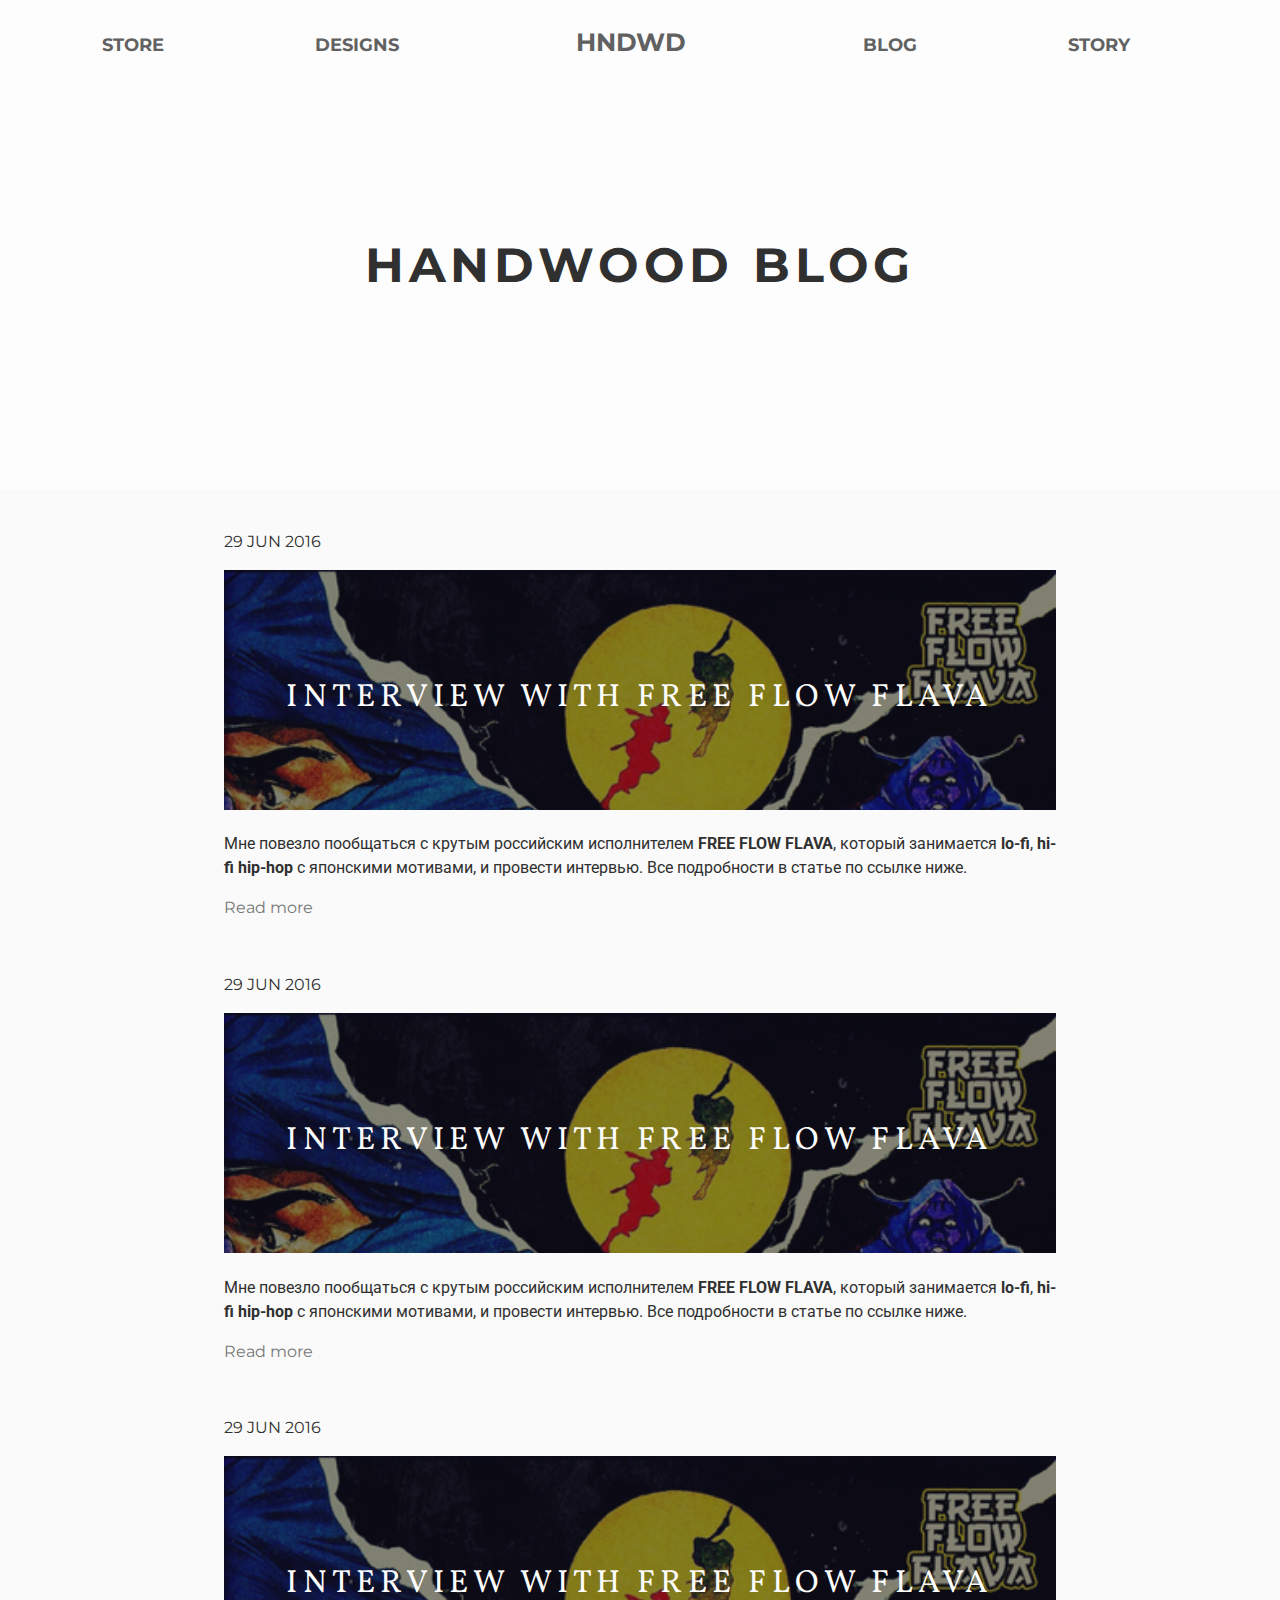
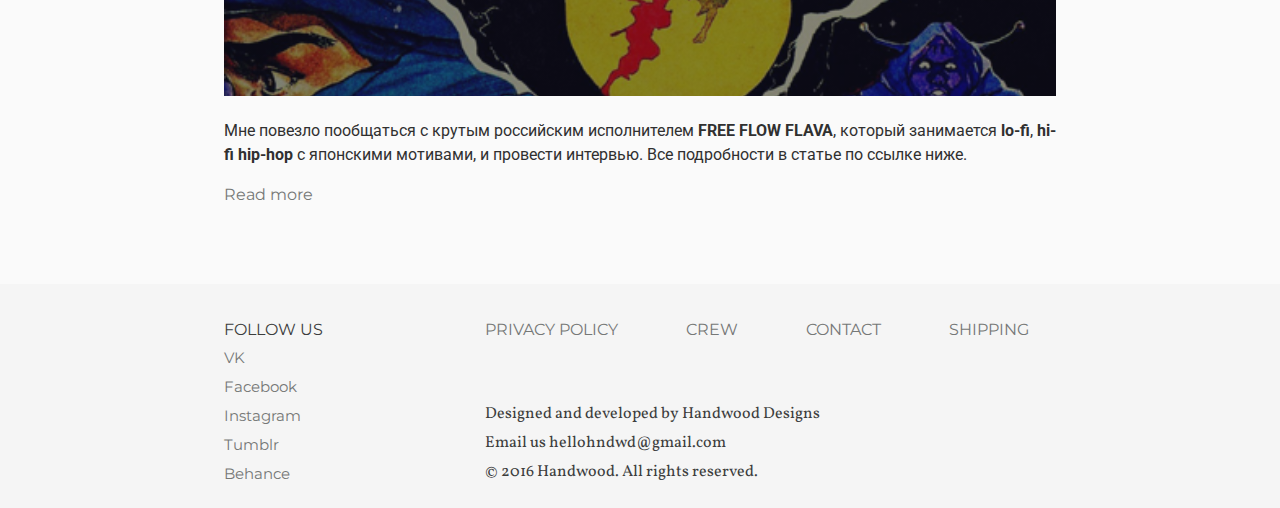
==== blog.html @ 5a475c3f "new blog page plus some minor sass changes" ====
<!DOCTYPE html>
<html lang="en">
<head>
    <meta charset="UTF-8">
    <meta name="viewport" content="width=device-width, initial-scale=1.0">
    <link rel="stylesheet" href="http://netdna.bootstrapcdn.com/font-awesome/4.0.3/css/font-awesome.css">
    <link href='https://fonts.googleapis.com/css?family=Montserrat:400,700' rel='stylesheet' type='text/css'>
    <link href="https://fonts.googleapis.com/css?family=Vollkorn:400,700" rel="stylesheet" type='text/css'>
    <link href="https://fonts.googleapis.com/css?family=Roboto:400,700,900" rel="stylesheet">
    <link rel="stylesheet" type="text/css" href="stylesheets/default.css">
    <link rel="stylesheet" type="text/css" href="stylesheets/stylesheet.css">
    <title>Blog</title>
</head>
<body>
    <header>
       <ul class="hmenu">
           <li><a href="#">STORE</a></li>
            <li><a href="#">DESIGNS</a></li>
            <li id="logo"><a href="index.html">HNDWD</a></li>
            <li><a href="blog.html">BLOG</a></li>
            <li><a href="#">STORY</a></li>
        </ul>
        <h1>HANDWOOD BLOG</h1>
    </header>
    <main>
        <article>
            <p class="postdate">29 Jun 2016</p>
            <a href="#"><div class="postpicblock" id="newsflava">INTERVIEW WITH FREE FLOW FLAVA</div></a>
            <p class="posttext">Мне повезло пообщаться с крутым российским исполнителем <strong>FREE FLOW FLAVA</strong>, 
                который занимается <strong>lo-fi</strong>, <strong>hi-fi hip-hop</strong> с японскими мотивами, и провести интервью. 
            Все подробности в статье по ссылке ниже.</p>
            <p class="postbutton"><a href="#">Read more</a></p>
        </article>
        <article>
            <p class="postdate">29 Jun 2016</p>
            <a href="#"><div class="postpicblock" id="newsflava">INTERVIEW WITH FREE FLOW FLAVA</div></a>
            <p class="posttext">Мне повезло пообщаться с крутым российским исполнителем <strong>FREE FLOW FLAVA</strong>, 
                который занимается <strong>lo-fi</strong>, <strong>hi-fi hip-hop</strong> с японскими мотивами, и провести интервью. 
            Все подробности в статье по ссылке ниже.</p>
            <p class="postbutton"><a href="#">Read more</a></p>
        </article>
        <article>
            <p class="postdate">29 Jun 2016</p>
            <a href="#"><div class="postpicblock" id="newsflava">INTERVIEW WITH FREE FLOW FLAVA</div></a>
            <p class="posttext">Мне повезло пообщаться с крутым российским исполнителем <strong>FREE FLOW FLAVA</strong>, 
                который занимается <strong>lo-fi</strong>, <strong>hi-fi hip-hop</strong> с японскими мотивами, и провести интервью. 
            Все подробности в статье по ссылке ниже.</p>
            <p class="postbutton"><a href="#">Read more</a></p>
        </article>
        <section class="bottomspace">   </section>
    </main>
    <footer>
        <div class="follow">
            <h4>
                FOLLOW US
            </h4>
            <ul>
                <li><a href="#">VK</a></li>
                <li><a href="#">Facebook</a></li>
                <li><a href="#">Instagram</a></li>
                <li><a href="#">Tumblr</a></li>
                <li><a href="#">Behance</a></li>
            </ul>
        </div>
        <div class="fmenu">
            <ul>
                <li><a href="#">PRIVACY POLICY</a></li>
                <li><a href="#">CREW</a></li>
                <li><a href="#">CONTACT</a></li>
                <li><a href="#">SHIPPING</a></li>
            </ul>
            <p class="ftext">
                Designed and developed by Handwood Designs
                    <br>
                Email us hellohndwd@gmail.com
                    <br>
                © 2016 Handwood. All rights reserved.
            </p>
        </div>
    </footer>
    
    <script>
        document.write('<script src="http://' + (location.host || 'localhost').split(':')[0] + ':35729/livereload.js?snipver=1"></' + 'script>')
    </script>
    
</body>
</html>
---- stylesheets/default.css ----
html, body, div, span, applet, object, iframe,
h1, h2, h3, h4, h5, h6, p, blockquote, pre,
a, abbr, acronym, address, big, cite, code,
del, dfn, em, img, ins, kbd, q, s, samp,
small, strike, strong, sub, sup, tt, var,
b, u, i, center,
dl, dt, dd, ol, ul, li,
fieldset, form, label, legend,
table, caption, tbody, tfoot, thead, tr, th, td,
article, aside, canvas, details, embed, 
figure, figcaption, footer, header, hgroup, 
menu, nav, output, ruby, section, summary,
time, mark, audio, video {
	margin: 0;
	padding: 0;
	border: 0;
	font-size: 100%;
	font: inherit;
	vertical-align: baseline;
}
/* HTML5 display-role reset for older browsers */
article, aside, details, figcaption, figure, 
footer, header, hgroup, menu, nav, section {
	display: block;
}
body {
	line-height: 1;
}
ol, ul {
	list-style: none;
}
blockquote, q {
	quotes: none;
}
blockquote:before, blockquote:after,
q:before, q:after {
	content: '';
	content: none;
}
table {
	border-collapse: collapse;
	border-spacing: 0;
}
---- stylesheets/stylesheet.css ----
/* line 70, ../sass/stylesheet.scss */
body {
  font: 16px/1.5 Montserrat, sans-serif;
  color: #303030;
}

/* line 75, ../sass/stylesheet.scss */
strong {
  font-weight: 700;
}

/*responsiveness test*/
@media (max-width: 1250px) and (orientation: landscape) {
  /* line 82, ../sass/stylesheet.scss */
  body {
    font-size: 12px;
  }

  /* line 84, ../sass/stylesheet.scss */
  .featgood img {
    display: inline-block;
    width: 13em;
    margin: 1.5em;
  }
}
@media (max-width: 930px) and (orientation: landscape) {
  /* line 91, ../sass/stylesheet.scss */
  body {
    font-size: 11px;
  }

  /* line 93, ../sass/stylesheet.scss */
  .featgood img {
    display: inline-block;
    width: 11em;
    margin: 1.3em;
  }
}
@media (min-width: 1920px) and (orientation: landscape) {
  /* line 100, ../sass/stylesheet.scss */
  body {
    font-size: 22px;
  }

  /* line 102, ../sass/stylesheet.scss */
  .featgood img {
    display: inline-block;
    width: 16em;
    margin: 2em;
  }
}
/**/
/*header stuff*/
/* line 112, ../sass/stylesheet.scss */
header {
  background-color: #fdfdfd;
  padding-bottom: 11.8em;
  text-align: center;
  background-position: center top;
  background-repeat: no-repeat;
  background-size: cover;
  /*HANDWOOD text*/
  /*aesthetic collective text*/
}
/* line 118, ../sass/stylesheet.scss */
header h1 {
  text-align: center;
  margin-top: 3.5em;
  font-size: 3em;
  font-weight: 700;
  letter-spacing: .1em;
}
/* line 126, ../sass/stylesheet.scss */
header .subheading {
  font: 1.2em/1.5 Vollkorn, serif;
  margin-top: 2em;
}

/* main menu ul and li */
/* line 133, ../sass/stylesheet.scss */
ul.hmenu {
  text-decoration: none;
  text-align: top center;
  padding-top: 1.5em;
  margin-right: 3em;
}
/* line 139, ../sass/stylesheet.scss */
ul.hmenu li {
  display: inline;
  margin: 4em;
  font-size: 1.15em;
  font-weight: 700;
}

/*HNDWD logo in main menu*/
/* line 148, ../sass/stylesheet.scss */
#logo {
  font-size: 1.55em;
}

/*end of header stuff*/
/*main part of body stuff*/
/*header for the site sections*/
/* line 157, ../sass/stylesheet.scss */
.sectitle {
  background-color: #f7f7f7;
  background-position: center;
  padding: 3em;
  text-align: center;
}
/* line 163, ../sass/stylesheet.scss */
.sectitle .sectitletext {
  font-size: 1.5em;
  font-weight: 700;
  margin-left: .5em;
  letter-spacing: .1em;
}

/*featured goods section*/
/* line 173, ../sass/stylesheet.scss */
.featgood {
  background-position: center top;
  background-repeat: no-repeat;
  background-size: cover;
  background-color: #fdfdfd;
  padding-bottom: 4em;
  text-align: center;
}
/* line 179, ../sass/stylesheet.scss */
.featgood img {
  -o-transition: box-shadow 0.5s ease-in-out;
  -ms-transition: box-shadow 0.5s ease-in-out;
  -moz-transition: box-shadow 0.5s ease-in-out;
  -webkit-transition: box-shadow 0.5s ease-in-out;
  transition: box-shadow 0.5s ease-in-out;
  display: inline-block;
  width: 14.2em;
  margin: 2em;
}

/*  this way doesn't work and i don't understand why
    should try it later
    THIS
    http://tobiasahlin.com/blog/how-to-animate-box-shadow/

    -webkit-box-shadow: 0px 0px 0px 0px rgba(0,0,0,0.34);
    -moz-box-shadow: 0px 0px 0px 0px rgba(0,0,0,0.34);
    box-shadow: 0px 0px 0px 0px rgba(0,0,0,0.34);


.featgood img::after {
    -webkit-box-shadow: 2px 26px 60px -9px rgba(0,0,0,0.34);
    -moz-box-shadow: 2px 26px 60px -9px rgba(0,0,0,0.34);
    box-shadow: 2px 26px 60px -9px rgba(0,0,0,0.34);
    opacity: 0;
    transition: opacity 0.5s ease-in-out;
}

.featgood img:hover::after {
      opacity: 1;
}
*/
/* line 210, ../sass/stylesheet.scss */
.featgood img:hover {
  -webkit-box-shadow: 0px 52px 127px -7px rgba(189, 189, 189, 0.6);
  -moz-box-shadow: 0px 52px 127px -7px rgba(189, 189, 189, 0.6);
  box-shadow: 0px 52px 127px -7px rgba(189, 189, 189, 0.6);
}

/* line 214, ../sass/stylesheet.scss */
.featgood figure {
  display: inline-block;
}

/*last updates section*/
/* line 220, ../sass/stylesheet.scss */
.lastupd, article .postpicblock {
  font: 2em Vollkorn, serif;
  color: #fdfdfd;
  letter-spacing: 0.17em;
  background-color: #fdfdfd;
  padding-bottom: 2.5em;
  text-align: center;
}

/*block for content placement*/
/* line 231, ../sass/stylesheet.scss */
.newsblock {
  -o-transition: box-shadow 0.5s ease-in-out;
  -ms-transition: box-shadow 0.5s ease-in-out;
  -moz-transition: box-shadow 0.5s ease-in-out;
  -webkit-transition: box-shadow 0.5s ease-in-out;
  transition: box-shadow 0.5s ease-in-out;
  display: inline-block;
  text-align: center;
  width: 35em;
  height: 10em;
  line-height: 10em;
  margin-top: 1.5em;
  margin-bottom: 1em;
}
/* line 241, ../sass/stylesheet.scss */
.newsblock:hover {
  -webkit-box-shadow: 0px 52px 127px -7px rgba(189, 189, 189, 0.6);
  -moz-box-shadow: 0px 52px 127px -7px rgba(189, 189, 189, 0.6);
  box-shadow: 0px 52px 127px -7px rgba(189, 189, 189, 0.6);
}

/*content block styles*/
/* line 248, ../sass/stylesheet.scss */
#newskhomich {
  background: linear-gradient(rgba(20, 20, 20, 0.5), rgba(20, 20, 20, 0.5)), url("../images/lastupd/khomich.png");
  background-position: center;
  background-repeat: no-repeat;
  background-size: cover;
}

/* line 256, ../sass/stylesheet.scss */
#newscreate {
  background: linear-gradient(rgba(20, 20, 20, 0.5), rgba(20, 20, 20, 0.5)), url("../images/lastupd/create.png");
  background-position: center;
  background-repeat: no-repeat;
  background-size: cover;
}

/* line 264, ../sass/stylesheet.scss */
#newsflava {
  background: linear-gradient(rgba(20, 20, 20, 0.5), rgba(20, 20, 20, 0.5)), url("../images/lastupd/flava.png");
  background-position: center top;
  background-repeat: no-repeat;
  background-size: cover;
}

/*end of main part of body stuff*/
/*footer stuff*/
/* line 275, ../sass/stylesheet.scss */
footer {
  background-color: #f5f5f5;
  background-position: center;
  padding: 2em 11.7em 12em 14em;
  color: #3c3d3d;
  height: auto;
  width: auto;
  line-height: 1.8;
}

/*follow footer menu*/
/* line 286, ../sass/stylesheet.scss */
.follow {
  float: left;
  line-height: 1.8em;
}
/* line 290, ../sass/stylesheet.scss */
.follow li {
  font-size: 0.95em;
}

/*right footer menu*/
/* line 296, ../sass/stylesheet.scss */
.fmenu {
  float: right;
}
/* line 299, ../sass/stylesheet.scss */
.fmenu li {
  display: inline;
  margin-right: 4em;
  margin-top: 4em;
  font-size: 1em;
}

/* line 307, ../sass/stylesheet.scss */
.ftext {
  font: 1em/1.5 Vollkorn, serif;
  margin-top: 3.5em;
  line-height: 1.8em;
}

/*end of footer stuff*/
/*links*/
/*header links*/
/* line 319, ../sass/stylesheet.scss */
.hmenu a {
  -o-transition: color .3s ease-out;
  -ms-transition: color .3s ease-out;
  -moz-transition: color .3s ease-out;
  -webkit-transition: color .3s ease-out;
  transition: color .3s ease-out;
  color: #616161;
  text-decoration: none;
}
/* line 324, ../sass/stylesheet.scss */
.hmenu a:hover, .hmenu a:active {
  color: #000;
}

/*main links*/
/* line 333, ../sass/stylesheet.scss */
.lastupd a, article .postpicblock a {
  color: #f7f7f7;
}

/* line 342, ../sass/stylesheet.scss */
footer a {
  -o-transition: color .3s ease-out;
  -ms-transition: color .3s ease-out;
  -moz-transition: color .3s ease-out;
  -webkit-transition: color .3s ease-out;
  transition: color .3s ease-out;
  color: #767877;
  text-decoration: none;
}
/* line 345, ../sass/stylesheet.scss */
footer a:hover, footer a:active {
  color: #000;
}

/* line 355, ../sass/stylesheet.scss */
article a {
  text-decoration: none;
}

/* line 362, ../sass/stylesheet.scss */
.postbutton a {
  -o-transition: color .3s ease-out;
  -ms-transition: color .3s ease-out;
  -moz-transition: color .3s ease-out;
  -webkit-transition: color .3s ease-out;
  transition: color .3s ease-out;
  color: #767877;
  text-decoration: none;
}
/* line 365, ../sass/stylesheet.scss */
.postbutton a:hover, .postbutton a:active {
  color: #000;
}

/* line 372, ../sass/stylesheet.scss */
article {
  display: inline-block;
  background-color: #fafafa;
  padding: 2.5em 14em .8em 14em;
}
/* line 377, ../sass/stylesheet.scss */
article .postdate {
  text-transform: uppercase;
}
/* line 381, ../sass/stylesheet.scss */
article .postpicblock {
  -o-transition: box-shadow 0.5s ease-in-out;
  -ms-transition: box-shadow 0.5s ease-in-out;
  -moz-transition: box-shadow 0.5s ease-in-out;
  -webkit-transition: box-shadow 0.5s ease-in-out;
  transition: box-shadow 0.5s ease-in-out;
  height: 5em;
  line-height: 8em;
  margin-bottom: .7em;
  margin-top: .5em;
}
/* line 389, ../sass/stylesheet.scss */
article .postpicblock:hover {
  -webkit-box-shadow: 0px 52px 127px -7px rgba(189, 189, 189, 0.6);
  -moz-box-shadow: 0px 52px 127px -7px rgba(189, 189, 189, 0.6);
  box-shadow: 0px 52px 127px -7px rgba(189, 189, 189, 0.6);
}
/* line 394, ../sass/stylesheet.scss */
article .posttext {
  font: 1em/1.5 Roboto, sans-serif;
  margin-bottom: 1em;
}

/* line 400, ../sass/stylesheet.scss */
.bottomspace {
  background-color: #fafafa;
  padding: 2em;
  text-align: center;
  overflow: hidden;
}
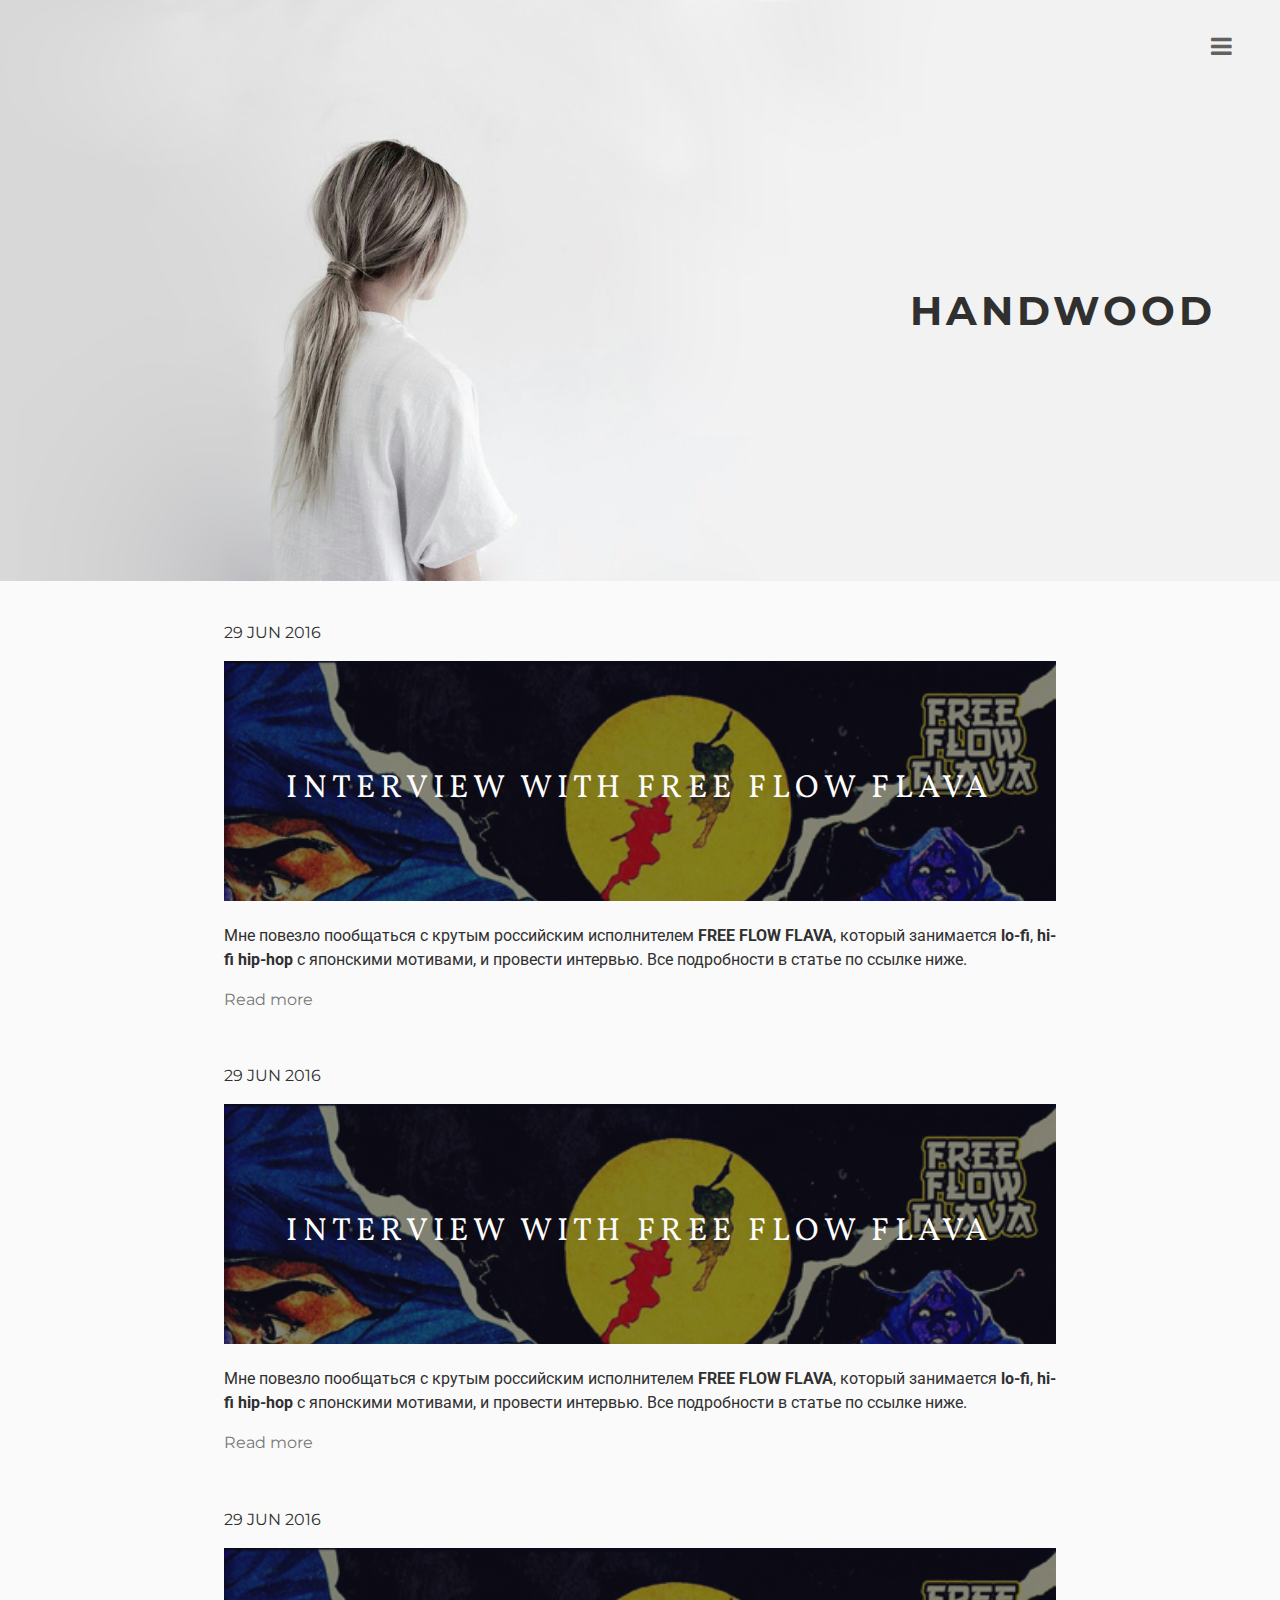
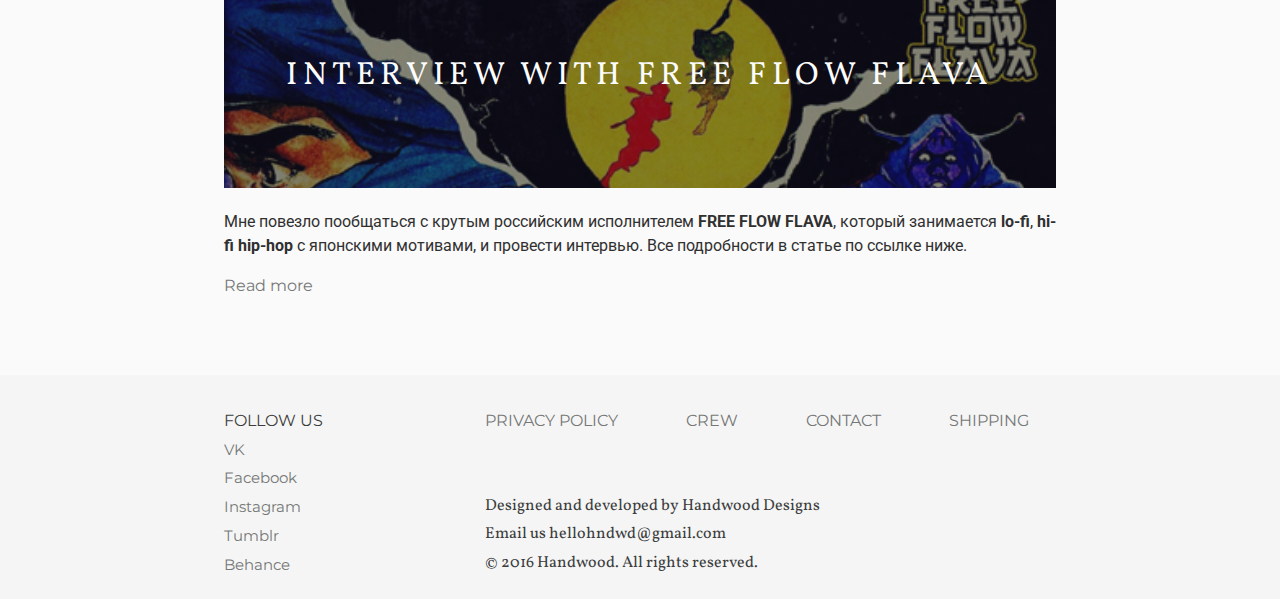
==== commit cd6e87ff: "header hamburger menu" ====
--- a/blog.html
+++ b/blog.html
@@ -12,15 +12,27 @@
     <title>Blog</title>
 </head>
 <body>
-    <header>
-       <ul class="hmenu">
-           <li><a href="#">STORE</a></li>
-            <li><a href="#">DESIGNS</a></li>
-            <li id="logo"><a href="index.html">HNDWD</a></li>
-            <li><a href="blog.html">BLOG</a></li>
-            <li><a href="#">STORY</a></li>
-        </ul>
-        <h1>HANDWOOD BLOG</h1>
+     <header>
+        <a href="#" class="toggle-nav burger">
+            <i class="fa fa-bars fa-bars-lg"></i> 
+        </a>
+            <div class="wrapper">
+            <p class="addhdr">BLOG.</p>
+            <nav>
+                <ul class="hmenu">
+                    <li><a href="index.html">Main</a></li>
+                        <li>\</li>
+                    <li><a href="#">Store</a></li>
+                        <li>\</li>
+                    <li><a href="#">Designs</a></li>
+                        <li>\</li>
+                    <li><a href="blog.html">Blog</a></li>
+                        <li>\</li>
+                    <li><a href="#">Story</a></li>
+                </ul>
+            </nav>
+            </div>
+        <h1>HANDWOOD</h1>
     </header>
     <main>
         <article>
@@ -47,7 +59,7 @@
             Все подробности в статье по ссылке ниже.</p>
             <p class="postbutton"><a href="#">Read more</a></p>
         </article>
-        <section class="bottomspace">   </section>
+        <section class="bottomspace"></section>
     </main>
     <footer>
         <div class="follow">
@@ -79,9 +91,11 @@
         </div>
     </footer>
     
+    <script src="http://code.jquery.com/jquery-1.11.0.min.js"></script>
     <script>
         document.write('<script src="http://' + (location.host || 'localhost').split(':')[0] + ':35729/livereload.js?snipver=1"></' + 'script>')
     </script>
+    <script src="js/power.js"></script>
     
 </body>
 </html>--- a/stylesheets/stylesheet.css
+++ b/stylesheets/stylesheet.css
@@ -54,61 +54,77 @@
 /* line 112, ../sass/stylesheet.scss */
 header {
   background-color: #fdfdfd;
-  padding-bottom: 11.8em;
-  text-align: center;
+  background-image: url("../images/cover/cover-1.jpg");
+  padding: 12.2em 4em 15em 2em;
   background-position: center top;
   background-repeat: no-repeat;
   background-size: cover;
   /*HANDWOOD text*/
-  /*aesthetic collective text*/
 }
 /* line 118, ../sass/stylesheet.scss */
 header h1 {
-  text-align: center;
-  margin-top: 3.5em;
-  font-size: 3em;
+  text-align: right;
+  font-size: 2.5em;
   font-weight: 700;
   letter-spacing: .1em;
 }
-/* line 126, ../sass/stylesheet.scss */
-header .subheading {
-  font: 1.2em/1.5 Vollkorn, serif;
-  margin-top: 2em;
-}
 
 /* main menu ul and li */
-/* line 133, ../sass/stylesheet.scss */
+/* line 128, ../sass/stylesheet.scss */
+.wrapper {
+  opacity: 0;
+  transition: opacity .7s ease-in-out;
+  -o-transition: opacity .7s ease-in-out;
+  -ms-transition: opacity .7s ease-in-out;
+  -moz-transition: opacity .7s ease-in-out;
+  -webkit-transition: opacity .7s ease-in-out;
+  transition: box-shadow opacity .7s ease-in-out;
+}
+
+/* line 138, ../sass/stylesheet.scss */
+ul {
+  margin: 0;
+  padding: 0;
+}
+/* line 141, ../sass/stylesheet.scss */
 ul.hmenu {
-  text-decoration: none;
-  text-align: top center;
-  padding-top: 1.5em;
-  margin-right: 3em;
-}
-/* line 139, ../sass/stylesheet.scss */
+  font: 1.2em Vollkorn, serif;
+  text-decoration: none;
+  text-align: right;
+  position: relative;
+  top: 12em;
+}
+/* line 148, ../sass/stylesheet.scss */
 ul.hmenu li {
+  margin-right: 0.7em;
+  font-weight: 400;
+  font-style: italic;
   display: inline;
-  margin: 4em;
-  font-size: 1.15em;
+}
+
+/* line 157, ../sass/stylesheet.scss */
+.addhdr {
+  text-transform: uppercase;
+  position: relative;
+  top: 2.16em;
+  right: 7.5em;
+  text-align: right;
+  font-size: 2.5em;
   font-weight: 700;
-}
-
-/*HNDWD logo in main menu*/
-/* line 148, ../sass/stylesheet.scss */
-#logo {
-  font-size: 1.55em;
+  letter-spacing: .1em;
 }
 
 /*end of header stuff*/
 /*main part of body stuff*/
 /*header for the site sections*/
-/* line 157, ../sass/stylesheet.scss */
+/* line 173, ../sass/stylesheet.scss */
 .sectitle {
   background-color: #f7f7f7;
   background-position: center;
   padding: 3em;
   text-align: center;
 }
-/* line 163, ../sass/stylesheet.scss */
+/* line 179, ../sass/stylesheet.scss */
 .sectitle .sectitletext {
   font-size: 1.5em;
   font-weight: 700;
@@ -117,7 +133,7 @@
 }
 
 /*featured goods section*/
-/* line 173, ../sass/stylesheet.scss */
+/* line 189, ../sass/stylesheet.scss */
 .featgood {
   background-position: center top;
   background-repeat: no-repeat;
@@ -126,7 +142,7 @@
   padding-bottom: 4em;
   text-align: center;
 }
-/* line 179, ../sass/stylesheet.scss */
+/* line 195, ../sass/stylesheet.scss */
 .featgood img {
   -o-transition: box-shadow 0.5s ease-in-out;
   -ms-transition: box-shadow 0.5s ease-in-out;
@@ -160,20 +176,20 @@
       opacity: 1;
 }
 */
-/* line 210, ../sass/stylesheet.scss */
+/* line 226, ../sass/stylesheet.scss */
 .featgood img:hover {
-  -webkit-box-shadow: 0px 52px 127px -7px rgba(189, 189, 189, 0.6);
-  -moz-box-shadow: 0px 52px 127px -7px rgba(189, 189, 189, 0.6);
-  box-shadow: 0px 52px 127px -7px rgba(189, 189, 189, 0.6);
-}
-
-/* line 214, ../sass/stylesheet.scss */
+  -webkit-box-shadow: 0px 52px 127px -7px rgba(189, 189, 189, 0.7);
+  -moz-box-shadow: 0px 52px 127px -7px rgba(189, 189, 189, 0.7);
+  box-shadow: 0px 52px 127px -7px rgba(189, 189, 189, 0.7);
+}
+
+/* line 230, ../sass/stylesheet.scss */
 .featgood figure {
   display: inline-block;
 }
 
 /*last updates section*/
-/* line 220, ../sass/stylesheet.scss */
+/* line 236, ../sass/stylesheet.scss */
 .lastupd, article .postpicblock {
   font: 2em Vollkorn, serif;
   color: #fdfdfd;
@@ -184,7 +200,7 @@
 }
 
 /*block for content placement*/
-/* line 231, ../sass/stylesheet.scss */
+/* line 247, ../sass/stylesheet.scss */
 .newsblock {
   -o-transition: box-shadow 0.5s ease-in-out;
   -ms-transition: box-shadow 0.5s ease-in-out;
@@ -199,15 +215,15 @@
   margin-top: 1.5em;
   margin-bottom: 1em;
 }
-/* line 241, ../sass/stylesheet.scss */
+/* line 257, ../sass/stylesheet.scss */
 .newsblock:hover {
-  -webkit-box-shadow: 0px 52px 127px -7px rgba(189, 189, 189, 0.6);
-  -moz-box-shadow: 0px 52px 127px -7px rgba(189, 189, 189, 0.6);
-  box-shadow: 0px 52px 127px -7px rgba(189, 189, 189, 0.6);
+  -webkit-box-shadow: 0px 52px 127px -7px rgba(189, 189, 189, 0.7);
+  -moz-box-shadow: 0px 52px 127px -7px rgba(189, 189, 189, 0.7);
+  box-shadow: 0px 52px 127px -7px rgba(189, 189, 189, 0.7);
 }
 
 /*content block styles*/
-/* line 248, ../sass/stylesheet.scss */
+/* line 264, ../sass/stylesheet.scss */
 #newskhomich {
   background: linear-gradient(rgba(20, 20, 20, 0.5), rgba(20, 20, 20, 0.5)), url("../images/lastupd/khomich.png");
   background-position: center;
@@ -215,7 +231,7 @@
   background-size: cover;
 }
 
-/* line 256, ../sass/stylesheet.scss */
+/* line 272, ../sass/stylesheet.scss */
 #newscreate {
   background: linear-gradient(rgba(20, 20, 20, 0.5), rgba(20, 20, 20, 0.5)), url("../images/lastupd/create.png");
   background-position: center;
@@ -223,7 +239,7 @@
   background-size: cover;
 }
 
-/* line 264, ../sass/stylesheet.scss */
+/* line 280, ../sass/stylesheet.scss */
 #newsflava {
   background: linear-gradient(rgba(20, 20, 20, 0.5), rgba(20, 20, 20, 0.5)), url("../images/lastupd/flava.png");
   background-position: center top;
@@ -233,7 +249,7 @@
 
 /*end of main part of body stuff*/
 /*footer stuff*/
-/* line 275, ../sass/stylesheet.scss */
+/* line 291, ../sass/stylesheet.scss */
 footer {
   background-color: #f5f5f5;
   background-position: center;
@@ -245,22 +261,22 @@
 }
 
 /*follow footer menu*/
-/* line 286, ../sass/stylesheet.scss */
+/* line 302, ../sass/stylesheet.scss */
 .follow {
   float: left;
   line-height: 1.8em;
 }
-/* line 290, ../sass/stylesheet.scss */
+/* line 306, ../sass/stylesheet.scss */
 .follow li {
   font-size: 0.95em;
 }
 
 /*right footer menu*/
-/* line 296, ../sass/stylesheet.scss */
+/* line 312, ../sass/stylesheet.scss */
 .fmenu {
   float: right;
 }
-/* line 299, ../sass/stylesheet.scss */
+/* line 315, ../sass/stylesheet.scss */
 .fmenu li {
   display: inline;
   margin-right: 4em;
@@ -268,7 +284,7 @@
   font-size: 1em;
 }
 
-/* line 307, ../sass/stylesheet.scss */
+/* line 323, ../sass/stylesheet.scss */
 .ftext {
   font: 1em/1.5 Vollkorn, serif;
   margin-top: 3.5em;
@@ -278,7 +294,7 @@
 /*end of footer stuff*/
 /*links*/
 /*header links*/
-/* line 319, ../sass/stylesheet.scss */
+/* line 336, ../sass/stylesheet.scss */
 .hmenu a {
   -o-transition: color .3s ease-out;
   -ms-transition: color .3s ease-out;
@@ -288,18 +304,37 @@
   color: #616161;
   text-decoration: none;
 }
-/* line 324, ../sass/stylesheet.scss */
+/* line 341, ../sass/stylesheet.scss */
 .hmenu a:hover, .hmenu a:active {
   color: #000;
 }
 
+/* line 348, ../sass/stylesheet.scss */
+.burger {
+  -o-transition: color .3s ease-out;
+  -ms-transition: color .3s ease-out;
+  -moz-transition: color .3s ease-out;
+  -webkit-transition: color .3s ease-out;
+  transition: color .3s ease-out;
+  color: #616161;
+  text-decoration: none;
+  font-size: 1.5em;
+  position: absolute;
+  top: 1.2em;
+  right: 2em;
+}
+/* line 357, ../sass/stylesheet.scss */
+.burger:hover, .burger:active {
+  color: #000;
+}
+
 /*main links*/
-/* line 333, ../sass/stylesheet.scss */
+/* line 365, ../sass/stylesheet.scss */
 .lastupd a, article .postpicblock a {
   color: #f7f7f7;
 }
 
-/* line 342, ../sass/stylesheet.scss */
+/* line 374, ../sass/stylesheet.scss */
 footer a {
   -o-transition: color .3s ease-out;
   -ms-transition: color .3s ease-out;
@@ -309,17 +344,17 @@
   color: #767877;
   text-decoration: none;
 }
-/* line 345, ../sass/stylesheet.scss */
+/* line 377, ../sass/stylesheet.scss */
 footer a:hover, footer a:active {
   color: #000;
 }
 
-/* line 355, ../sass/stylesheet.scss */
+/* line 387, ../sass/stylesheet.scss */
 article a {
   text-decoration: none;
 }
 
-/* line 362, ../sass/stylesheet.scss */
+/* line 394, ../sass/stylesheet.scss */
 .postbutton a {
   -o-transition: color .3s ease-out;
   -ms-transition: color .3s ease-out;
@@ -329,22 +364,22 @@
   color: #767877;
   text-decoration: none;
 }
-/* line 365, ../sass/stylesheet.scss */
+/* line 397, ../sass/stylesheet.scss */
 .postbutton a:hover, .postbutton a:active {
   color: #000;
 }
 
-/* line 372, ../sass/stylesheet.scss */
+/* line 404, ../sass/stylesheet.scss */
 article {
   display: inline-block;
   background-color: #fafafa;
   padding: 2.5em 14em .8em 14em;
 }
-/* line 377, ../sass/stylesheet.scss */
+/* line 409, ../sass/stylesheet.scss */
 article .postdate {
   text-transform: uppercase;
 }
-/* line 381, ../sass/stylesheet.scss */
+/* line 413, ../sass/stylesheet.scss */
 article .postpicblock {
   -o-transition: box-shadow 0.5s ease-in-out;
   -ms-transition: box-shadow 0.5s ease-in-out;
@@ -356,19 +391,19 @@
   margin-bottom: .7em;
   margin-top: .5em;
 }
-/* line 389, ../sass/stylesheet.scss */
+/* line 421, ../sass/stylesheet.scss */
 article .postpicblock:hover {
-  -webkit-box-shadow: 0px 52px 127px -7px rgba(189, 189, 189, 0.6);
-  -moz-box-shadow: 0px 52px 127px -7px rgba(189, 189, 189, 0.6);
-  box-shadow: 0px 52px 127px -7px rgba(189, 189, 189, 0.6);
-}
-/* line 394, ../sass/stylesheet.scss */
+  -webkit-box-shadow: 0px 52px 127px -7px rgba(189, 189, 189, 0.7);
+  -moz-box-shadow: 0px 52px 127px -7px rgba(189, 189, 189, 0.7);
+  box-shadow: 0px 52px 127px -7px rgba(189, 189, 189, 0.7);
+}
+/* line 426, ../sass/stylesheet.scss */
 article .posttext {
   font: 1em/1.5 Roboto, sans-serif;
   margin-bottom: 1em;
 }
 
-/* line 400, ../sass/stylesheet.scss */
+/* line 432, ../sass/stylesheet.scss */
 .bottomspace {
   background-color: #fafafa;
   padding: 2em;
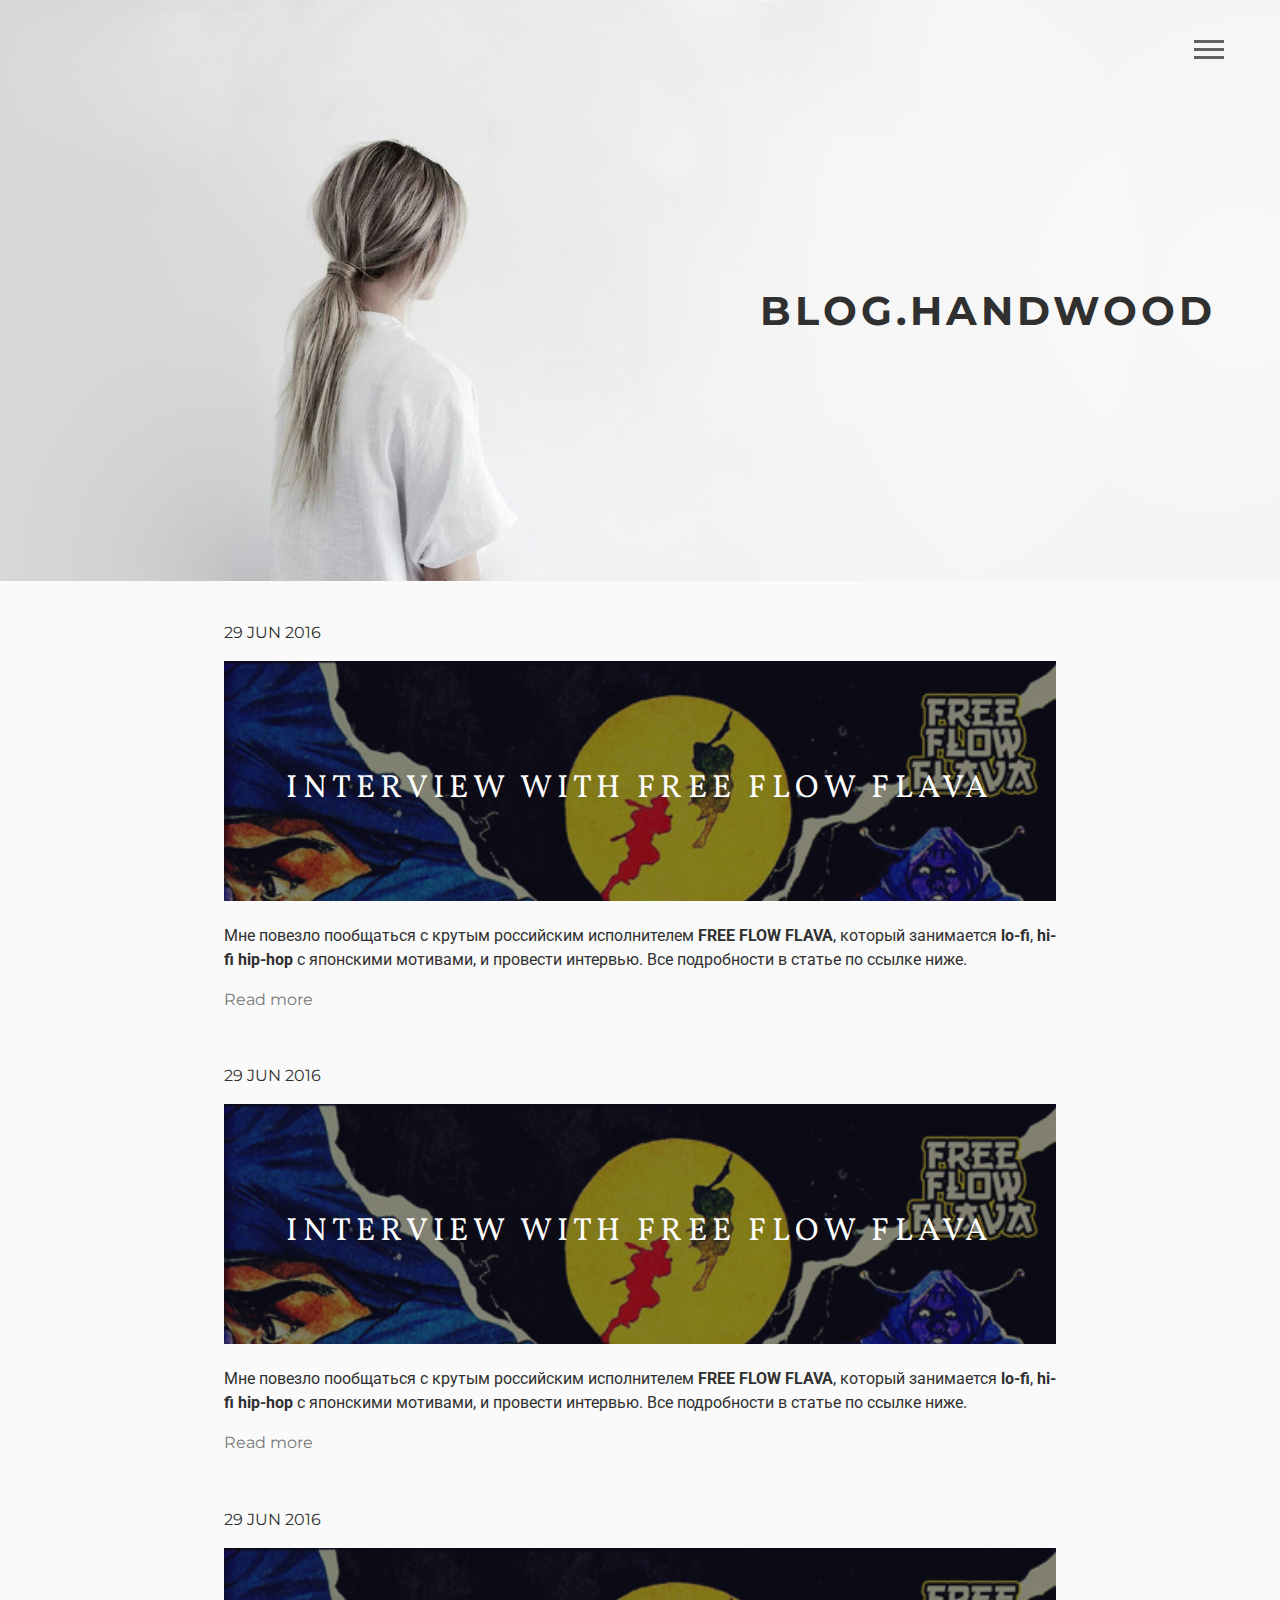
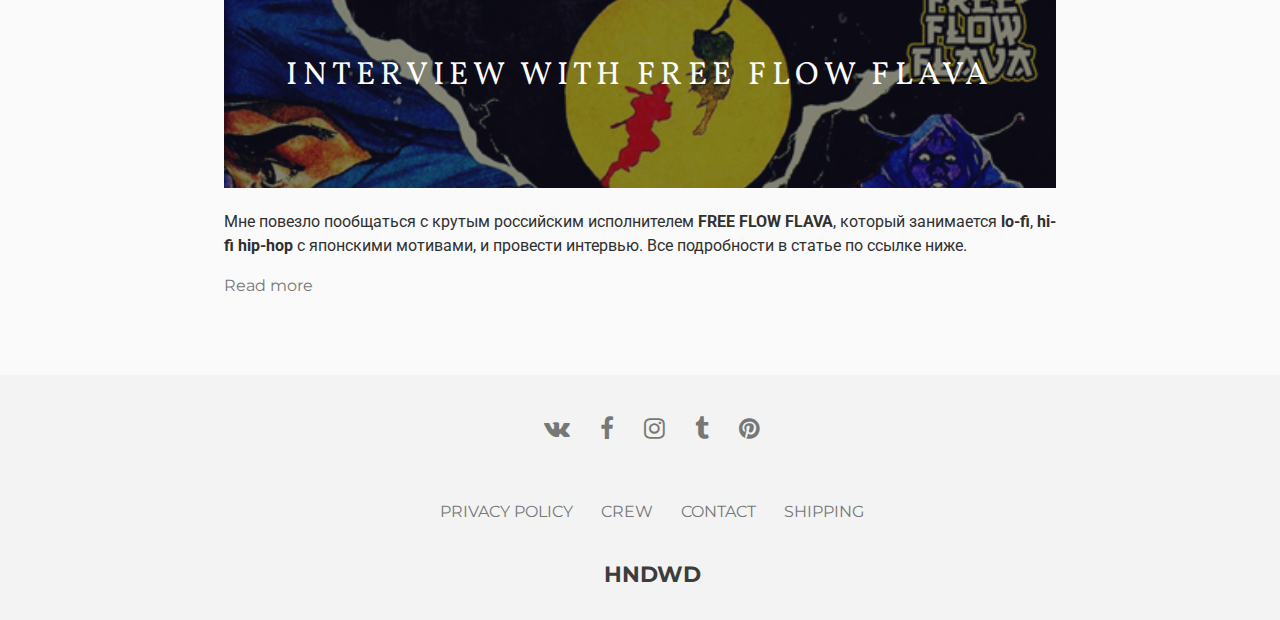
==== commit d949168d: "major content and style changes" ====
--- a/blog.html
+++ b/blog.html
@@ -3,7 +3,7 @@
 <head>
     <meta charset="UTF-8">
     <meta name="viewport" content="width=device-width, initial-scale=1.0">
-    <link rel="stylesheet" href="http://netdna.bootstrapcdn.com/font-awesome/4.0.3/css/font-awesome.css">
+    <link rel="stylesheet" href="https://netdna.bootstrapcdn.com/font-awesome/4.0.3/css/font-awesome.css">
     <link href='https://fonts.googleapis.com/css?family=Montserrat:400,700' rel='stylesheet' type='text/css'>
     <link href="https://fonts.googleapis.com/css?family=Vollkorn:400,700" rel="stylesheet" type='text/css'>
     <link href="https://fonts.googleapis.com/css?family=Roboto:400,700,900" rel="stylesheet">
@@ -14,15 +14,17 @@
 <body>
      <header>
         <a href="#" class="toggle-nav burger">
-            <i class="fa fa-bars fa-bars-lg"></i> 
+            <span></span>
+            <span></span>
+            <span></span>
         </a>
             <div class="wrapper">
-            <p class="addhdr">BLOG.</p>
+            <p class="addhdr">Menu.</p>
             <nav>
                 <ul class="hmenu">
                     <li><a href="index.html">Main</a></li>
                         <li>\</li>
-                    <li><a href="#">Store</a></li>
+                    <li><a href="store.html">Store</a></li>
                         <li>\</li>
                     <li><a href="#">Designs</a></li>
                         <li>\</li>
@@ -32,7 +34,7 @@
                 </ul>
             </nav>
             </div>
-        <h1>HANDWOOD</h1>
+         <h1><span class="uniqhdr">BLOG.</span>HANDWOOD</h1>
     </header>
     <main>
         <article>
@@ -63,15 +65,22 @@
     </main>
     <footer>
         <div class="follow">
-            <h4>
-                FOLLOW US
-            </h4>
             <ul>
-                <li><a href="#">VK</a></li>
-                <li><a href="#">Facebook</a></li>
-                <li><a href="#">Instagram</a></li>
-                <li><a href="#">Tumblr</a></li>
-                <li><a href="#">Behance</a></li>
+                <li><a href="https://vk.com/hndwd" target="_blank">
+                    <i class="fa fa-vk" aria-hidden="true"></i>
+                </a></li>
+                <li><a href="https://www.facebook.com/handwoodblog" target="_blank">
+                    <i class="fa fa-facebook" aria-hidden="true"></i>
+                </a></li>
+                <li><a href="https://www.instagram.com/hndwd/" target="_blank">
+                    <i class="fa fa-instagram" aria-hidden="true"></i>
+                </a></li>
+                <li><a href="http://hndwd.tumblr.com/" target="_blank">
+                    <i class="fa fa-tumblr" aria-hidden="true"></i>
+                </a></li>
+                <li><a href="https://www.pinterest.com/hndwd/" target="_blank">
+                    <i class="fa fa-pinterest" aria-hidden="true"></i>
+                </a></li>
             </ul>
         </div>
         <div class="fmenu">
@@ -81,17 +90,15 @@
                 <li><a href="#">CONTACT</a></li>
                 <li><a href="#">SHIPPING</a></li>
             </ul>
-            <p class="ftext">
-                Designed and developed by Handwood Designs
-                    <br>
-                Email us hellohndwd@gmail.com
-                    <br>
-                © 2016 Handwood. All rights reserved.
-            </p>
+        </div>
+        <div class="ftext">
+            &nbsp;
+            &nbsp;
+            HNDWD
         </div>
     </footer>
     
-    <script src="http://code.jquery.com/jquery-1.11.0.min.js"></script>
+    <script src="https://code.jquery.com/jquery-1.11.0.min.js"></script>
     <script>
         document.write('<script src="http://' + (location.host || 'localhost').split(':')[0] + ':35729/livereload.js?snipver=1"></' + 'script>')
     </script>
--- a/stylesheets/stylesheet.css
+++ b/stylesheets/stylesheet.css
@@ -1,59 +1,50 @@
-/* line 70, ../sass/stylesheet.scss */
+/* line 80, ../sass/stylesheet.scss */
 body {
   font: 16px/1.5 Montserrat, sans-serif;
   color: #303030;
 }
 
-/* line 75, ../sass/stylesheet.scss */
+/* line 85, ../sass/stylesheet.scss */
 strong {
   font-weight: 700;
 }
 
 /*responsiveness test*/
-@media (max-width: 1250px) and (orientation: landscape) {
-  /* line 82, ../sass/stylesheet.scss */
+@media (min-width: 1920px) and (orientation: landscape) {
+  /* line 92, ../sass/stylesheet.scss */
+  body {
+    font-size: 22px;
+  }
+
+  /* line 94, ../sass/stylesheet.scss */
+  .featgood img {
+    margin: 2em;
+  }
+}
+@media (max-width: 580px) and (orientation: portrait) {
+  /* line 101, ../sass/stylesheet.scss */
   body {
     font-size: 12px;
   }
 
-  /* line 84, ../sass/stylesheet.scss */
+  /* line 103, ../sass/stylesheet.scss */
   .featgood img {
-    display: inline-block;
-    width: 13em;
-    margin: 1.5em;
-  }
-}
-@media (max-width: 930px) and (orientation: landscape) {
-  /* line 91, ../sass/stylesheet.scss */
-  body {
-    font-size: 11px;
-  }
-
-  /* line 93, ../sass/stylesheet.scss */
-  .featgood img {
-    display: inline-block;
-    width: 11em;
-    margin: 1.3em;
-  }
-}
-@media (min-width: 1920px) and (orientation: landscape) {
-  /* line 100, ../sass/stylesheet.scss */
-  body {
-    font-size: 22px;
-  }
-
-  /* line 102, ../sass/stylesheet.scss */
-  .featgood img {
-    display: inline-block;
-    width: 16em;
+    height: 20em;
+    width: 20em;
     margin: 2em;
   }
+
+  /* line 110, ../sass/stylesheet.scss */
+  footer .fmenu li {
+    display: inherit;
+    text-align: center;
+  }
 }
 /**/
 /*header stuff*/
-/* line 112, ../sass/stylesheet.scss */
+/* line 151, ../sass/stylesheet.scss */
 header {
-  background-color: #fdfdfd;
+  background-color: #f7f7f7;
   background-image: url("../images/cover/cover-1.jpg");
   padding: 12.2em 4em 15em 2em;
   background-position: center top;
@@ -61,16 +52,26 @@
   background-size: cover;
   /*HANDWOOD text*/
 }
-/* line 118, ../sass/stylesheet.scss */
+/* line 157, ../sass/stylesheet.scss */
 header h1 {
   text-align: right;
   font-size: 2.5em;
   font-weight: 700;
   letter-spacing: .1em;
 }
+/* line 162, ../sass/stylesheet.scss */
+header h1 .uniqhdr {
+  opacity: 1;
+  transition: opacity .7s ease-in-out;
+  -o-transition: opacity .7s ease-in-out;
+  -ms-transition: opacity .7s ease-in-out;
+  -moz-transition: opacity .7s ease-in-out;
+  -webkit-transition: opacity .7s ease-in-out;
+  transition: box-shadow opacity .7s ease-in-out;
+}
 
 /* main menu ul and li */
-/* line 128, ../sass/stylesheet.scss */
+/* line 176, ../sass/stylesheet.scss */
 .wrapper {
   opacity: 0;
   transition: opacity .7s ease-in-out;
@@ -81,12 +82,12 @@
   transition: box-shadow opacity .7s ease-in-out;
 }
 
-/* line 138, ../sass/stylesheet.scss */
+/* line 186, ../sass/stylesheet.scss */
 ul {
   margin: 0;
   padding: 0;
 }
-/* line 141, ../sass/stylesheet.scss */
+/* line 189, ../sass/stylesheet.scss */
 ul.hmenu {
   font: 1.2em Vollkorn, serif;
   text-decoration: none;
@@ -94,7 +95,7 @@
   position: relative;
   top: 12em;
 }
-/* line 148, ../sass/stylesheet.scss */
+/* line 196, ../sass/stylesheet.scss */
 ul.hmenu li {
   margin-right: 0.7em;
   font-weight: 400;
@@ -102,12 +103,12 @@
   display: inline;
 }
 
-/* line 157, ../sass/stylesheet.scss */
+/* line 205, ../sass/stylesheet.scss */
 .addhdr {
   text-transform: uppercase;
   position: relative;
-  top: 2.16em;
-  right: 7.5em;
+  top: 2.15em;
+  right: 7.3em;
   text-align: right;
   font-size: 2.5em;
   font-weight: 700;
@@ -117,14 +118,14 @@
 /*end of header stuff*/
 /*main part of body stuff*/
 /*header for the site sections*/
-/* line 173, ../sass/stylesheet.scss */
+/* line 221, ../sass/stylesheet.scss */
 .sectitle {
-  background-color: #f7f7f7;
+  background-color: #f5f5f5;
   background-position: center;
   padding: 3em;
   text-align: center;
 }
-/* line 179, ../sass/stylesheet.scss */
+/* line 227, ../sass/stylesheet.scss */
 .sectitle .sectitletext {
   font-size: 1.5em;
   font-weight: 700;
@@ -133,25 +134,40 @@
 }
 
 /*featured goods section*/
-/* line 189, ../sass/stylesheet.scss */
+/* line 237, ../sass/stylesheet.scss */
 .featgood {
+  width: auto;
+  display: flex;
+  flex-flow: row wrap;
+  justify-content: center;
   background-position: center top;
   background-repeat: no-repeat;
   background-size: cover;
-  background-color: #fdfdfd;
+  background-color: #f7f7f7;
   padding-bottom: 4em;
   text-align: center;
 }
-/* line 195, ../sass/stylesheet.scss */
-.featgood img {
+/* line 247, ../sass/stylesheet.scss */
+.featgood:empty {
+  content: "";
+  flex: auto;
+}
+
+/* line 253, ../sass/stylesheet.scss */
+figure {
+  margin-left: 3.4em;
+  margin-right: 3.4em;
+  margin-top: 2em;
+  box-sizing: border-box;
+}
+/* line 260, ../sass/stylesheet.scss */
+figure img {
   -o-transition: box-shadow 0.5s ease-in-out;
   -ms-transition: box-shadow 0.5s ease-in-out;
   -moz-transition: box-shadow 0.5s ease-in-out;
   -webkit-transition: box-shadow 0.5s ease-in-out;
   transition: box-shadow 0.5s ease-in-out;
-  display: inline-block;
   width: 14.2em;
-  margin: 2em;
 }
 
 /*  this way doesn't work and i don't understand why
@@ -176,31 +192,31 @@
       opacity: 1;
 }
 */
-/* line 226, ../sass/stylesheet.scss */
+/* line 291, ../sass/stylesheet.scss */
 .featgood img:hover {
-  -webkit-box-shadow: 0px 52px 127px -7px rgba(189, 189, 189, 0.7);
-  -moz-box-shadow: 0px 52px 127px -7px rgba(189, 189, 189, 0.7);
-  box-shadow: 0px 52px 127px -7px rgba(189, 189, 189, 0.7);
-}
-
-/* line 230, ../sass/stylesheet.scss */
+  -webkit-box-shadow: 0px 52px 127px -7px rgba(125, 125, 125, 0.7);
+  -moz-box-shadow: 0px 52px 127px -7px rgba(125, 125, 125, 0.7);
+  box-shadow: 0px 52px 127px -7px rgba(125, 125, 125, 0.7);
+}
+
+/* line 295, ../sass/stylesheet.scss */
 .featgood figure {
   display: inline-block;
 }
 
 /*last updates section*/
-/* line 236, ../sass/stylesheet.scss */
+/* line 301, ../sass/stylesheet.scss */
 .lastupd, article .postpicblock {
   font: 2em Vollkorn, serif;
   color: #fdfdfd;
   letter-spacing: 0.17em;
-  background-color: #fdfdfd;
+  background-color: #f7f7f7;
   padding-bottom: 2.5em;
   text-align: center;
 }
 
 /*block for content placement*/
-/* line 247, ../sass/stylesheet.scss */
+/* line 312, ../sass/stylesheet.scss */
 .newsblock {
   -o-transition: box-shadow 0.5s ease-in-out;
   -ms-transition: box-shadow 0.5s ease-in-out;
@@ -215,15 +231,15 @@
   margin-top: 1.5em;
   margin-bottom: 1em;
 }
-/* line 257, ../sass/stylesheet.scss */
+/* line 322, ../sass/stylesheet.scss */
 .newsblock:hover {
-  -webkit-box-shadow: 0px 52px 127px -7px rgba(189, 189, 189, 0.7);
-  -moz-box-shadow: 0px 52px 127px -7px rgba(189, 189, 189, 0.7);
-  box-shadow: 0px 52px 127px -7px rgba(189, 189, 189, 0.7);
+  -webkit-box-shadow: 0px 52px 127px -7px rgba(125, 125, 125, 0.7);
+  -moz-box-shadow: 0px 52px 127px -7px rgba(125, 125, 125, 0.7);
+  box-shadow: 0px 52px 127px -7px rgba(125, 125, 125, 0.7);
 }
 
 /*content block styles*/
-/* line 264, ../sass/stylesheet.scss */
+/* line 329, ../sass/stylesheet.scss */
 #newskhomich {
   background: linear-gradient(rgba(20, 20, 20, 0.5), rgba(20, 20, 20, 0.5)), url("../images/lastupd/khomich.png");
   background-position: center;
@@ -231,7 +247,7 @@
   background-size: cover;
 }
 
-/* line 272, ../sass/stylesheet.scss */
+/* line 337, ../sass/stylesheet.scss */
 #newscreate {
   background: linear-gradient(rgba(20, 20, 20, 0.5), rgba(20, 20, 20, 0.5)), url("../images/lastupd/create.png");
   background-position: center;
@@ -239,7 +255,7 @@
   background-size: cover;
 }
 
-/* line 280, ../sass/stylesheet.scss */
+/* line 345, ../sass/stylesheet.scss */
 #newsflava {
   background: linear-gradient(rgba(20, 20, 20, 0.5), rgba(20, 20, 20, 0.5)), url("../images/lastupd/flava.png");
   background-position: center top;
@@ -249,137 +265,63 @@
 
 /*end of main part of body stuff*/
 /*footer stuff*/
-/* line 291, ../sass/stylesheet.scss */
+/* line 356, ../sass/stylesheet.scss */
 footer {
-  background-color: #f5f5f5;
-  background-position: center;
-  padding: 2em 11.7em 12em 14em;
+  display: flex;
+  flex-flow: column;
+  align-items: center;
+  justify-content: center;
+  background-color: #f3f3f3;
+  padding: 2em 2em;
   color: #3c3d3d;
-  height: auto;
-  width: auto;
   line-height: 1.8;
 }
 
 /*follow footer menu*/
-/* line 302, ../sass/stylesheet.scss */
+/* line 372, ../sass/stylesheet.scss */
 .follow {
-  float: left;
   line-height: 1.8em;
-}
-/* line 306, ../sass/stylesheet.scss */
+  font-size: 1.5em;
+}
+/* line 376, ../sass/stylesheet.scss */
 .follow li {
-  font-size: 0.95em;
+  display: inline;
+  margin-top: 4em;
+  margin-left: 1em;
+  margin-right: auto;
 }
 
 /*right footer menu*/
-/* line 312, ../sass/stylesheet.scss */
+/* line 385, ../sass/stylesheet.scss */
 .fmenu {
-  float: right;
-}
-/* line 315, ../sass/stylesheet.scss */
+  margin-top: 3em;
+}
+/* line 388, ../sass/stylesheet.scss */
 .fmenu li {
   display: inline;
-  margin-right: 4em;
-  margin-top: 4em;
   font-size: 1em;
-}
-
-/* line 323, ../sass/stylesheet.scss */
+  margin-left: 1.5em;
+  margin-right: auto;
+}
+
+/* line 397, ../sass/stylesheet.scss */
 .ftext {
-  font: 1em/1.5 Vollkorn, serif;
-  margin-top: 3.5em;
-  line-height: 1.8em;
+  margin-top: 1.5em;
+  font: 700 1.4em Montserrat, sans-serif;
 }
 
 /*end of footer stuff*/
-/*links*/
-/*header links*/
-/* line 336, ../sass/stylesheet.scss */
-.hmenu a {
-  -o-transition: color .3s ease-out;
-  -ms-transition: color .3s ease-out;
-  -moz-transition: color .3s ease-out;
-  -webkit-transition: color .3s ease-out;
-  transition: color .3s ease-out;
-  color: #616161;
-  text-decoration: none;
-}
-/* line 341, ../sass/stylesheet.scss */
-.hmenu a:hover, .hmenu a:active {
-  color: #000;
-}
-
-/* line 348, ../sass/stylesheet.scss */
-.burger {
-  -o-transition: color .3s ease-out;
-  -ms-transition: color .3s ease-out;
-  -moz-transition: color .3s ease-out;
-  -webkit-transition: color .3s ease-out;
-  transition: color .3s ease-out;
-  color: #616161;
-  text-decoration: none;
-  font-size: 1.5em;
-  position: absolute;
-  top: 1.2em;
-  right: 2em;
-}
-/* line 357, ../sass/stylesheet.scss */
-.burger:hover, .burger:active {
-  color: #000;
-}
-
-/*main links*/
-/* line 365, ../sass/stylesheet.scss */
-.lastupd a, article .postpicblock a {
-  color: #f7f7f7;
-}
-
-/* line 374, ../sass/stylesheet.scss */
-footer a {
-  -o-transition: color .3s ease-out;
-  -ms-transition: color .3s ease-out;
-  -moz-transition: color .3s ease-out;
-  -webkit-transition: color .3s ease-out;
-  transition: color .3s ease-out;
-  color: #767877;
-  text-decoration: none;
-}
-/* line 377, ../sass/stylesheet.scss */
-footer a:hover, footer a:active {
-  color: #000;
-}
-
-/* line 387, ../sass/stylesheet.scss */
-article a {
-  text-decoration: none;
-}
-
-/* line 394, ../sass/stylesheet.scss */
-.postbutton a {
-  -o-transition: color .3s ease-out;
-  -ms-transition: color .3s ease-out;
-  -moz-transition: color .3s ease-out;
-  -webkit-transition: color .3s ease-out;
-  transition: color .3s ease-out;
-  color: #767877;
-  text-decoration: none;
-}
-/* line 397, ../sass/stylesheet.scss */
-.postbutton a:hover, .postbutton a:active {
-  color: #000;
-}
-
-/* line 404, ../sass/stylesheet.scss */
+/* line 409, ../sass/stylesheet.scss */
 article {
   display: inline-block;
   background-color: #fafafa;
   padding: 2.5em 14em .8em 14em;
 }
-/* line 409, ../sass/stylesheet.scss */
+/* line 415, ../sass/stylesheet.scss */
 article .postdate {
   text-transform: uppercase;
 }
-/* line 413, ../sass/stylesheet.scss */
+/* line 420, ../sass/stylesheet.scss */
 article .postpicblock {
   -o-transition: box-shadow 0.5s ease-in-out;
   -ms-transition: box-shadow 0.5s ease-in-out;
@@ -391,22 +333,289 @@
   margin-bottom: .7em;
   margin-top: .5em;
 }
-/* line 421, ../sass/stylesheet.scss */
+/* line 428, ../sass/stylesheet.scss */
 article .postpicblock:hover {
-  -webkit-box-shadow: 0px 52px 127px -7px rgba(189, 189, 189, 0.7);
-  -moz-box-shadow: 0px 52px 127px -7px rgba(189, 189, 189, 0.7);
-  box-shadow: 0px 52px 127px -7px rgba(189, 189, 189, 0.7);
-}
-/* line 426, ../sass/stylesheet.scss */
+  -webkit-box-shadow: 0px 52px 127px -7px rgba(125, 125, 125, 0.7);
+  -moz-box-shadow: 0px 52px 127px -7px rgba(125, 125, 125, 0.7);
+  box-shadow: 0px 52px 127px -7px rgba(125, 125, 125, 0.7);
+}
+/* line 434, ../sass/stylesheet.scss */
 article .posttext {
   font: 1em/1.5 Roboto, sans-serif;
   margin-bottom: 1em;
 }
 
-/* line 432, ../sass/stylesheet.scss */
+/* line 441, ../sass/stylesheet.scss */
 .bottomspace {
   background-color: #fafafa;
   padding: 2em;
   text-align: center;
   overflow: hidden;
 }
+
+/* line 451, ../sass/stylesheet.scss */
+.product-header {
+  background: #f5f5f5;
+  background-image: none;
+  font: Montserrat, sans-serif;
+  color: #303030;
+  height: 3em;
+  width: 100%;
+  line-height: 3em;
+  padding: .7em 0em .7em 0em;
+  display: table;
+}
+/* line 463, ../sass/stylesheet.scss */
+.product-header .left, .product-header .right {
+  width: 25%;
+  display: table-cell;
+}
+/* line 467, ../sass/stylesheet.scss */
+.product-header .left span, .product-header .right span {
+  margin-left: 2em;
+  font-weight: 700;
+}
+/* line 473, ../sass/stylesheet.scss */
+.product-header .central {
+  width: 50%;
+  display: table-cell;
+  text-align: center;
+}
+/* line 478, ../sass/stylesheet.scss */
+.product-header .central span {
+  font-weight: 700;
+  font-size: 1.5em;
+}
+
+/* line 491, ../sass/stylesheet.scss */
+.product {
+  background-color: #f7f7f7;
+  display: flex;
+  flex-flow: row;
+  justify-content: center;
+  padding: 3em 5em 5em 5em;
+}
+/* line 498, ../sass/stylesheet.scss */
+.product .product-left {
+  width: 25em;
+  height: 25em;
+  padding-right: 2em;
+}
+/* line 503, ../sass/stylesheet.scss */
+.product .product-left img {
+  height: 25em;
+  width: 25em;
+}
+/* line 509, ../sass/stylesheet.scss */
+.product .product-right {
+  width: 25em;
+  height: 25em;
+  padding-left: 2em;
+}
+/* line 514, ../sass/stylesheet.scss */
+.product .product-right .product-text {
+  text-align: left;
+  padding-right: 5em;
+}
+/* line 519, ../sass/stylesheet.scss */
+.product .product-right .product-text .product-name {
+  font-size: 1.4em;
+  font-weight: 700;
+}
+/* line 523, ../sass/stylesheet.scss */
+.product .product-right .product-text .product-price {
+  font-size: 1.2em;
+}
+/* line 526, ../sass/stylesheet.scss */
+.product .product-right .product-text .product-description {
+  margin-top: .5em;
+  font: 1.2em 1.5em Roboto, sans-serif;
+}
+/* line 530, ../sass/stylesheet.scss */
+.product .product-right .product-text .product-specifics {
+  margin-top: 1em;
+  font: 1.2em 1.5em Montserrat, sans-serif;
+}
+/* line 534, ../sass/stylesheet.scss */
+.product .product-right .product-text .product-button {
+  position: relative;
+  top: 1em;
+  display: inline-block;
+  padding: 1.3em 7em;
+  background-color: #E5E5E5;
+  border: none;
+  font: 700 0.9em Montserrat, sans-serif;
+  -o-transition: background-color 0.5s ease-in-out;
+  -ms-transition: background-color 0.5s ease-in-out;
+  -moz-transition: background-color 0.5s ease-in-out;
+  -webkit-transition: background-color 0.5s ease-in-out;
+  transition: background-color 0.5s ease-in-out;
+}
+/* line 544, ../sass/stylesheet.scss */
+.product .product-right .product-text .product-button:hover {
+  background-color: #D6D6D6;
+}
+
+/*LINKS*/
+/*header links*/
+/* line 558, ../sass/stylesheet.scss */
+.hmenu a {
+  -o-transition: color .3s ease-out;
+  -ms-transition: color .3s ease-out;
+  -moz-transition: color .3s ease-out;
+  -webkit-transition: color .3s ease-out;
+  transition: color .3s ease-out;
+  color: #616161;
+  text-decoration: none;
+}
+/* line 563, ../sass/stylesheet.scss */
+.hmenu a:hover, .hmenu a:active {
+  color: #000;
+}
+
+/* line 571, ../sass/stylesheet.scss */
+.burger {
+  width: 30px;
+  height: 45px;
+  position: absolute;
+  top: 2.5em;
+  right: 3.5em;
+  -webkit-transform: rotate(0deg);
+  -moz-transform: rotate(0deg);
+  -o-transform: rotate(0deg);
+  transform: rotate(0deg);
+  -webkit-transition: .5s ease-in-out;
+  -moz-transition: .5s ease-in-out;
+  -o-transition: .5s ease-in-out;
+  transition: .5s ease-in-out;
+}
+/* line 587, ../sass/stylesheet.scss */
+.burger span {
+  display: block;
+  position: absolute;
+  height: 3px;
+  width: 100%;
+  background: #616161;
+  opacity: 1;
+  -webkit-transform: rotate(0deg);
+  -moz-transform: rotate(0deg);
+  -o-transform: rotate(0deg);
+  transform: rotate(0deg);
+  -webkit-transition: .25s ease-in-out;
+  -moz-transition: .25s ease-in-out;
+  -o-transition: .25s ease-in-out;
+  transition: .25s ease-in-out;
+}
+/* line 603, ../sass/stylesheet.scss */
+.burger span:nth-child(1) {
+  top: 0px;
+  -webkit-transform-origin: left center;
+  -moz-transform-origin: left center;
+  -o-transform-origin: left center;
+  transform-origin: left center;
+}
+/* line 611, ../sass/stylesheet.scss */
+.burger span:nth-child(2) {
+  top: 8px;
+  -webkit-transform-origin: left center;
+  -moz-transform-origin: left center;
+  -o-transform-origin: left center;
+  transform-origin: left center;
+}
+/* line 619, ../sass/stylesheet.scss */
+.burger span:nth-child(3) {
+  top: 16px;
+  -webkit-transform-origin: left center;
+  -moz-transform-origin: left center;
+  -o-transform-origin: left center;
+  transform-origin: left center;
+}
+/* line 628, ../sass/stylesheet.scss */
+.burger:hover, .burger:active {
+  color: #000;
+}
+
+/* line 637, ../sass/stylesheet.scss */
+.open span:nth-child(1) {
+  -webkit-transform: rotate(45deg);
+  -moz-transform: rotate(45deg);
+  -o-transform: rotate(45deg);
+  transform: rotate(45deg);
+  top: -5px;
+  left: 0px;
+}
+/* line 646, ../sass/stylesheet.scss */
+.open span:nth-child(2) {
+  width: 0%;
+  opacity: 0;
+}
+/* line 651, ../sass/stylesheet.scss */
+.open span:nth-child(3) {
+  -webkit-transform: rotate(-45deg);
+  -moz-transform: rotate(-45deg);
+  -o-transform: rotate(-45deg);
+  transform: rotate(-45deg);
+  top: 16px;
+  left: 0px;
+}
+
+/*main links*/
+/* line 665, ../sass/stylesheet.scss */
+.featgood a {
+  font: 1em Vollkorn, serif;
+  font-weight: 400;
+  color: #303030;
+  text-decoration: none;
+}
+/* line 671, ../sass/stylesheet.scss */
+.featgood a:hover, .featgood a:active {
+  color: #000;
+}
+/* line 675, ../sass/stylesheet.scss */
+.featgood a .price {
+  font: 0.9em Montserrat, sans-serif;
+}
+/* line 680, ../sass/stylesheet.scss */
+.featgood figcaption {
+  position: relative;
+}
+
+/* line 687, ../sass/stylesheet.scss */
+.lastupd a, article .postpicblock a {
+  color: #f5f5f5;
+}
+
+/* line 696, ../sass/stylesheet.scss */
+footer a {
+  -o-transition: color .3s ease-out;
+  -ms-transition: color .3s ease-out;
+  -moz-transition: color .3s ease-out;
+  -webkit-transition: color .3s ease-out;
+  transition: color .3s ease-out;
+  color: #767877;
+  text-decoration: none;
+}
+/* line 699, ../sass/stylesheet.scss */
+footer a:hover, footer a:active {
+  color: #000;
+}
+
+/* line 709, ../sass/stylesheet.scss */
+article a {
+  text-decoration: none;
+}
+
+/* line 716, ../sass/stylesheet.scss */
+.postbutton a {
+  -o-transition: color .3s ease-out;
+  -ms-transition: color .3s ease-out;
+  -moz-transition: color .3s ease-out;
+  -webkit-transition: color .3s ease-out;
+  transition: color .3s ease-out;
+  color: #767877;
+  text-decoration: none;
+}
+/* line 719, ../sass/stylesheet.scss */
+.postbutton a:hover, .postbutton a:active {
+  color: #000;
+}
